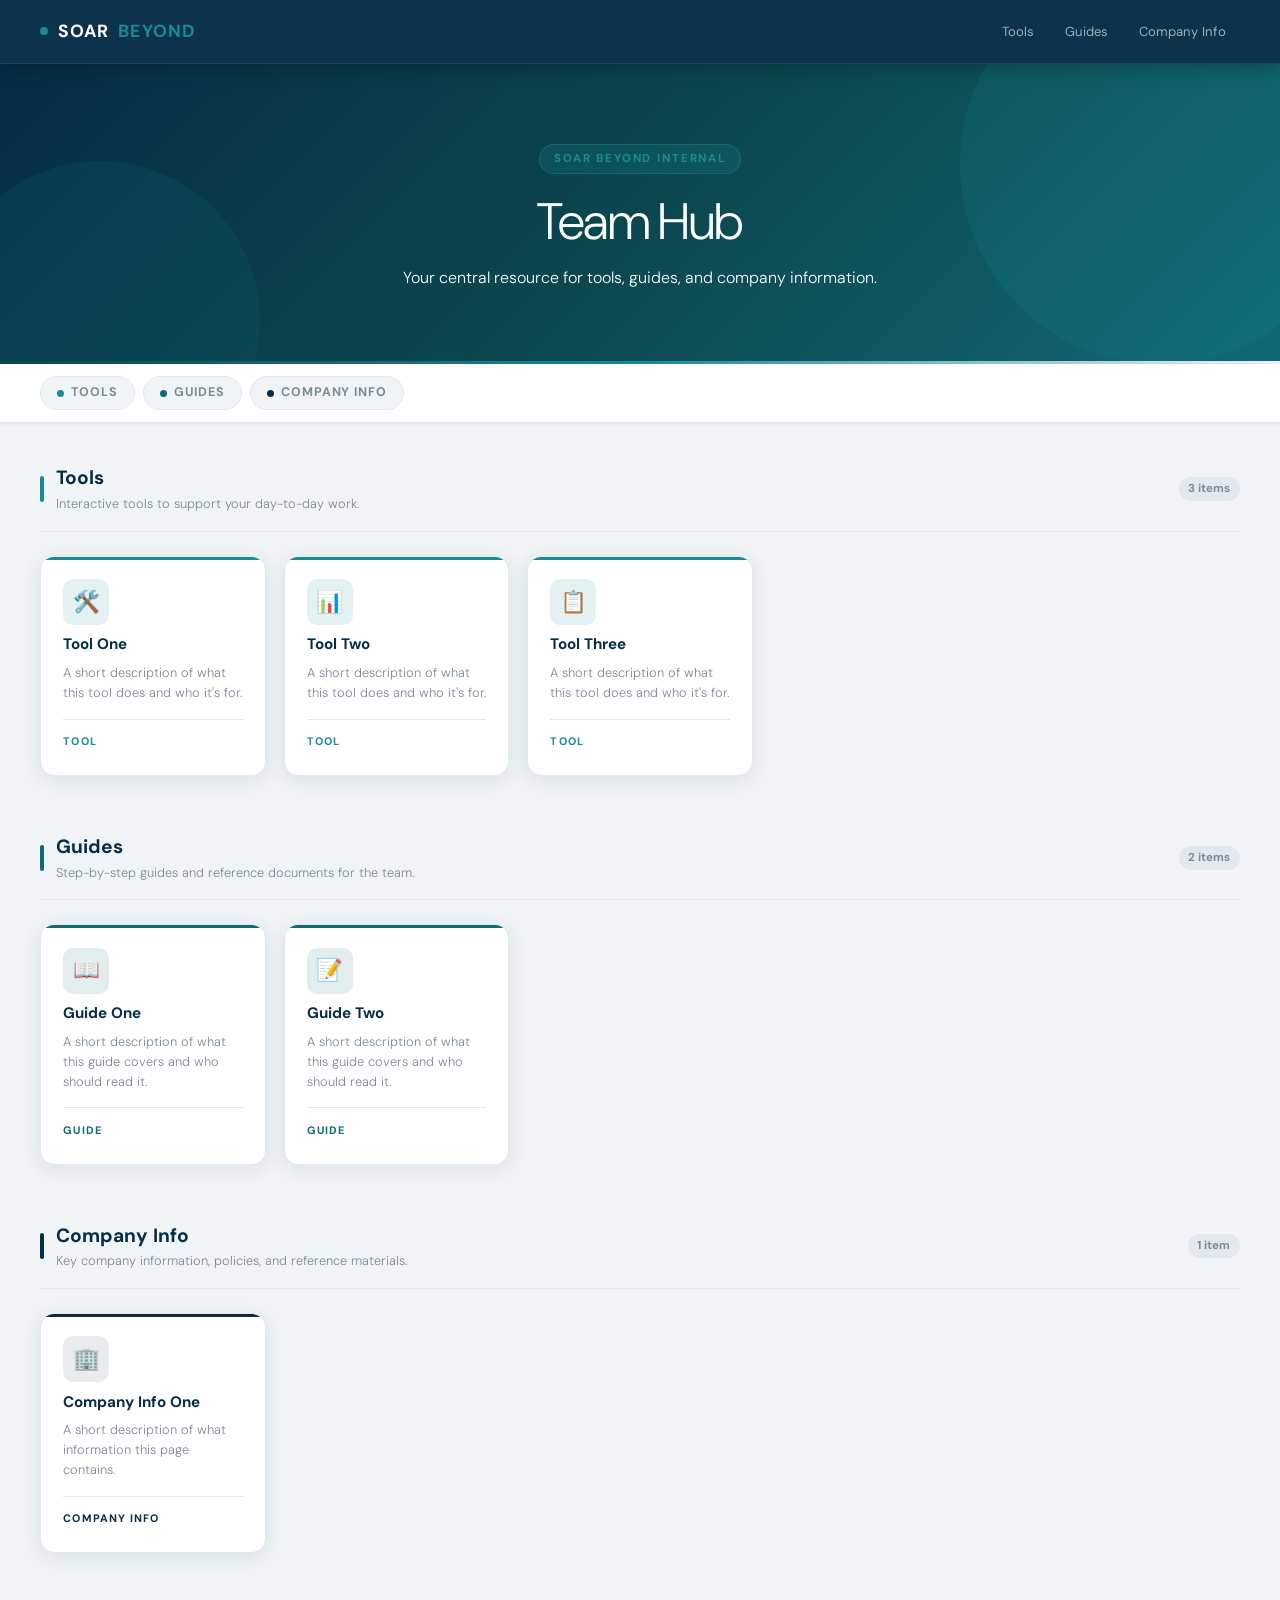
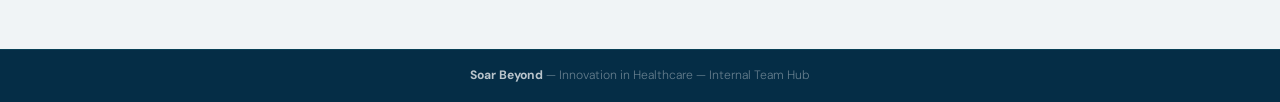
==== index.html @ 040ece49 "Initial Upload of Code-Base" ====
<!DOCTYPE html>
<html lang="en">
<head>
  <!--
    ============================================================
    SOAR BEYOND TEAM HUB — HOMEPAGE (index.html)
    ============================================================
    This is the main hub page. It displays all tiles grouped
    into three sections: Tools, Guides, and Company Info.

    TO ADD A NEW TILE:
    1. Copy one of the <a class="tile-card"> blocks below.
    2. Update the icon, title, description, and href link.
    3. Make sure href points to the correct file in the right folder.
    4. Update the data-count value on the hub-section to reflect
       the new number of tiles (e.g. "4 items").
    5. Save and push to GitHub — Netlify will deploy automatically.
    ============================================================
  -->
  <meta charset="UTF-8" />
  <meta name="viewport" content="width=device-width, initial-scale=1.0" />
  <title>Soar Beyond | Team Hub</title>

  <!--
    Google Fonts: DM Sans is used as the web fallback for Aptos.
    If a team member's machine has Aptos installed, the browser
    will use that automatically instead.
  -->
  <link rel="preconnect" href="https://fonts.googleapis.com" />
  <link rel="preconnect" href="https://fonts.gstatic.com" crossorigin />
  <link href="https://fonts.googleapis.com/css2?family=DM+Sans:wght@300;400;700&display=swap" rel="stylesheet" />

  <!-- Shared stylesheet — controls all branding and layout -->
  <link rel="stylesheet" href="style.css" />
</head>
<body>

  <!-- ============================================================
       HEADER
       Sticky nav bar. The anchor links (#tools, #guides, #company-info)
       jump to the matching section on this page.
       ============================================================ -->
  <header class="site-header">
    <div class="site-header__brand">
      Soar <span>Beyond</span>
    </div>
    <nav aria-label="Site navigation">
      <ul class="site-header__nav">
        <li><a href="#tools">Tools</a></li>
        <li><a href="#guides">Guides</a></li>
        <li><a href="#company-info">Company Info</a></li>
      </ul>
    </nav>
  </header>


  <!-- ============================================================
       HERO BANNER
       The introductory banner at the top of the hub.
       Update the title and subtitle to suit the team.
       ============================================================ -->
  <section class="page-hero">
    <div class="page-hero__inner">
      <!-- Small label above the title -->
      <div class="page-hero__eyebrow">Soar Beyond Internal</div>
      <h1 class="page-hero__title">Team Hub</h1>
      <p class="page-hero__subtitle">
        Your central resource for tools, guides, and company information.
      </p>
    </div>
  </section>

  <!-- Thin gradient divider between hero and content -->
  <div class="hero-divider"></div>


  <!-- ============================================================
       SECTION NAV PILLS
       Quick-jump buttons that scroll to each section.
       These also serve as a visual key for the three categories.
       ============================================================ -->
  <nav class="section-nav" aria-label="Jump to section">
    <a href="#tools" class="section-nav__pill section-nav__pill--tools">
      <span class="section-nav__dot"></span>
      Tools
    </a>
    <a href="#guides" class="section-nav__pill section-nav__pill--guides">
      <span class="section-nav__dot"></span>
      Guides
    </a>
    <a href="#company-info" class="section-nav__pill section-nav__pill--info">
      <span class="section-nav__dot"></span>
      Company Info
    </a>
  </nav>


  <!-- ============================================================
       MAIN CONTENT
       Three sections, each with a heading row and tile grid.
       ============================================================ -->
  <main class="hub-main">


    <!-- ~~~~~~~~~~~~~~~~~~~~~~~~~~~~~~~~~~~~~~~~~~~~~~~~~~~~~~~~~~
         SECTION 1: TOOLS
         Each tile links to a file inside the /tools/ folder.
         ~~~~~~~~~~~~~~~~~~~~~~~~~~~~~~~~~~~~~~~~~~~~~~~~~~~~~~~~~~ -->
    <section class="hub-section hub-section--tools" id="tools">

      <!-- Section header row: accent bar, title, description, count badge -->
      <div class="hub-section__header">
        <div class="hub-section__header-left">
          <div class="hub-section__accent"></div>
          <div>
            <div class="hub-section__heading">Tools</div>
            <!-- UPDATE this description to suit your team -->
            <div class="hub-section__description">Interactive tools to support your day-to-day work.</div>
          </div>
        </div>
        <!-- UPDATE this count when you add or remove tiles -->
        <span class="hub-section__count">3 items</span>
      </div>

      <div class="tile-grid">

        <!--
          TILE CARD
          To add a new tool:
          - Copy this block
          - Update href, icon (any emoji works), title, and description
          - Keep class="tile-card tile-card--tools" unchanged
        -->
        <a href="tools/tool-one.html" class="tile-card tile-card--tools">
          <div class="tile-card__icon-wrap">🛠️</div>
          <div class="tile-card__title">Tool One</div>
          <div class="tile-card__description">A short description of what this tool does and who it's for.</div>
          <div class="tile-card__footer">
            <span class="tile-card__label">Tool</span>
            <span class="tile-card__arrow">→</span>
          </div>
        </a>

        <a href="tools/tool-two.html" class="tile-card tile-card--tools">
          <div class="tile-card__icon-wrap">📊</div>
          <div class="tile-card__title">Tool Two</div>
          <div class="tile-card__description">A short description of what this tool does and who it's for.</div>
          <div class="tile-card__footer">
            <span class="tile-card__label">Tool</span>
            <span class="tile-card__arrow">→</span>
          </div>
        </a>

        <a href="tools/tool-three.html" class="tile-card tile-card--tools">
          <div class="tile-card__icon-wrap">📋</div>
          <div class="tile-card__title">Tool Three</div>
          <div class="tile-card__description">A short description of what this tool does and who it's for.</div>
          <div class="tile-card__footer">
            <span class="tile-card__label">Tool</span>
            <span class="tile-card__arrow">→</span>
          </div>
        </a>

        <!-- TO ADD ANOTHER TOOL: copy a tile-card block above and paste here -->

      </div>
    </section>


    <!-- ~~~~~~~~~~~~~~~~~~~~~~~~~~~~~~~~~~~~~~~~~~~~~~~~~~~~~~~~~~
         SECTION 2: GUIDES
         Each tile links to a file inside the /guides/ folder.
         ~~~~~~~~~~~~~~~~~~~~~~~~~~~~~~~~~~~~~~~~~~~~~~~~~~~~~~~~~~ -->
    <section class="hub-section hub-section--guides" id="guides">

      <div class="hub-section__header">
        <div class="hub-section__header-left">
          <div class="hub-section__accent"></div>
          <div>
            <div class="hub-section__heading">Guides</div>
            <div class="hub-section__description">Step-by-step guides and reference documents for the team.</div>
          </div>
        </div>
        <span class="hub-section__count">2 items</span>
      </div>

      <div class="tile-grid">

        <a href="guides/guide-one.html" class="tile-card tile-card--guides">
          <div class="tile-card__icon-wrap">📖</div>
          <div class="tile-card__title">Guide One</div>
          <div class="tile-card__description">A short description of what this guide covers and who should read it.</div>
          <div class="tile-card__footer">
            <span class="tile-card__label">Guide</span>
            <span class="tile-card__arrow">→</span>
          </div>
        </a>

        <a href="guides/guide-two.html" class="tile-card tile-card--guides">
          <div class="tile-card__icon-wrap">📝</div>
          <div class="tile-card__title">Guide Two</div>
          <div class="tile-card__description">A short description of what this guide covers and who should read it.</div>
          <div class="tile-card__footer">
            <span class="tile-card__label">Guide</span>
            <span class="tile-card__arrow">→</span>
          </div>
        </a>

        <!-- TO ADD ANOTHER GUIDE: copy a tile-card block above and paste here -->

      </div>
    </section>


    <!-- ~~~~~~~~~~~~~~~~~~~~~~~~~~~~~~~~~~~~~~~~~~~~~~~~~~~~~~~~~~
         SECTION 3: COMPANY INFO
         Each tile links to a file inside the /company-info/ folder.
         ~~~~~~~~~~~~~~~~~~~~~~~~~~~~~~~~~~~~~~~~~~~~~~~~~~~~~~~~~~ -->
    <section class="hub-section hub-section--info" id="company-info">

      <div class="hub-section__header">
        <div class="hub-section__header-left">
          <div class="hub-section__accent"></div>
          <div>
            <div class="hub-section__heading">Company Info</div>
            <div class="hub-section__description">Key company information, policies, and reference materials.</div>
          </div>
        </div>
        <span class="hub-section__count">1 item</span>
      </div>

      <div class="tile-grid">

        <a href="company-info/company-info-one.html" class="tile-card tile-card--info">
          <div class="tile-card__icon-wrap">🏢</div>
          <div class="tile-card__title">Company Info One</div>
          <div class="tile-card__description">A short description of what information this page contains.</div>
          <div class="tile-card__footer">
            <span class="tile-card__label">Company Info</span>
            <span class="tile-card__arrow">→</span>
          </div>
        </a>

        <!-- TO ADD ANOTHER INFO PAGE: copy a tile-card block above and paste here -->

      </div>
    </section>


  </main>


  <!-- ============================================================
       FOOTER
       Update the year or text as needed.
       ============================================================ -->
  <footer class="site-footer">
    <p><strong>Soar Beyond</strong> &mdash; Innovation in Healthcare &mdash; Internal Team Hub</p>
  </footer>

</body>
</html>
---- style.css ----
/* ============================================================
   SOAR BEYOND TEAM HUB — SHARED STYLESHEET
   ============================================================
   This file controls the look and feel of the entire hub.
   It is linked by index.html AND every tool/guide/info page,
   so any change here will apply everywhere automatically.

   CONTENTS:
   1.  Brand Variables   — colours, fonts, spacing
   2.  Reset & Base      — sensible browser defaults
   3.  Header            — top navigation bar
   4.  Page Hero         — the banner area on the hub homepage
   5.  Section Nav Pills — the Tools / Guides / Company Info jump links
   6.  Hub Main          — wrapper for the tile sections
   7.  Section Headers   — the heading row above each tile grid
   8.  Tile Grid         — the card layout
   9.  Tile Cards        — individual clickable cards
   10. Back Button       — "Back to Hub" on inner pages
   11. Inner Page Hero   — compact banner on tool/guide/info pages
   12. Inner Page Body   — content layout on inner pages
   13. Footer            — bottom bar
   14. Animations        — keyframes and entrance effects
   15. Utilities         — helper classes
   ============================================================ */


/* ============================================================
   1. BRAND VARIABLES
   Colours taken directly from Soar Beyond Brand Guidelines 2026.
   Change a value here and it updates across the whole site.
   ============================================================ */
:root {
  /* Primary teal/green palette */
  --sb-teal:        #198a96;
  --sb-teal-mid:    #116975;
  --sb-teal-dark:   #0c474e;

  /* Secondary navy */
  --sb-navy:        #052d46;
  --sb-navy-mid:    #0a3d5c;

  /* Neutral backgrounds */
  --sb-white:       #ffffff;
  --sb-off-white:   #f0f4f6;
  --sb-light-grey:  #e2e8ed;
  --sb-mid-grey:    #7a8a96;

  /* Section accent colours */
  --accent-tools:   #198a96;
  --accent-guides:  #116975;
  --accent-info:    #052d46;

  /* Typography — Aptos is the brand font; DM Sans is the web fallback */
  --font-brand: 'Aptos', 'DM Sans', 'Segoe UI', sans-serif;

  /* Spacing scale */
  --space-xs:  0.5rem;
  --space-sm:  1rem;
  --space-md:  1.5rem;
  --space-lg:  2.5rem;
  --space-xl:  4rem;

  /* Shadows */
  --shadow-sm:    0 1px 4px rgba(5, 45, 70, 0.08);
  --shadow-card:  0 4px 20px rgba(5, 45, 70, 0.10);
  --shadow-hover: 0 12px 40px rgba(5, 45, 70, 0.20);

  /* Border radius */
  --radius-card: 14px;
  --radius-pill: 100px;
}


/* ============================================================
   2. RESET & BASE
   ============================================================ */
*, *::before, *::after {
  box-sizing: border-box;
  margin: 0;
  padding: 0;
}

html {
  font-size: 16px;
  scroll-behavior: smooth;
}

body {
  font-family: var(--font-brand);
  font-weight: 300;
  color: #1a2a35;
  background-color: var(--sb-off-white);
  line-height: 1.6;
  min-height: 100vh;
  display: flex;
  flex-direction: column;
}

a {
  color: inherit;
  text-decoration: none;
}


/* ============================================================
   3. HEADER
   Sticky nav bar present on every page.
   ============================================================ */
.site-header {
  background-color: rgba(5, 45, 70, 0.97);
  backdrop-filter: blur(12px);
  -webkit-backdrop-filter: blur(12px);
  padding: 0 var(--space-lg);
  height: 64px;
  display: flex;
  align-items: center;
  justify-content: space-between;
  position: sticky;
  top: 0;
  z-index: 100;
  border-bottom: 1px solid rgba(25, 138, 150, 0.25);
  box-shadow: 0 2px 20px rgba(0,0,0,0.3);
}

/* Brand wordmark */
.site-header__brand {
  font-size: 1.1rem;
  font-weight: 700;
  color: var(--sb-white);
  letter-spacing: 0.06em;
  text-transform: uppercase;
  display: flex;
  align-items: center;
  gap: 0.6rem;
}

/* Small teal dot before the wordmark */
.site-header__brand::before {
  content: '';
  display: inline-block;
  width: 8px;
  height: 8px;
  background: var(--sb-teal);
  border-radius: 50%;
  flex-shrink: 0;
}

.site-header__brand span {
  color: var(--sb-teal);
}

/* Nav links */
.site-header__nav {
  display: flex;
  gap: 0.25rem;
  list-style: none;
}

.site-header__nav a {
  color: rgba(255,255,255,0.6);
  font-size: 0.82rem;
  font-weight: 400;
  padding: 0.4rem 0.85rem;
  border-radius: var(--radius-pill);
  transition: background 0.2s, color 0.2s;
}

.site-header__nav a:hover {
  background: rgba(25, 138, 150, 0.2);
  color: #fff;
}


/* ============================================================
   4. PAGE HERO
   Large banner at the top of the hub homepage.
   Has decorative circles for depth.
   ============================================================ */
.page-hero {
  position: relative;
  overflow: hidden;
  background: linear-gradient(135deg, var(--sb-navy) 0%, var(--sb-teal-dark) 50%, var(--sb-teal-mid) 100%);
  color: var(--sb-white);
  padding: 80px var(--space-lg) 70px;
  text-align: center;
}

/* Decorative circle — top right */
.page-hero::before {
  content: '';
  position: absolute;
  top: -100px; right: -80px;
  width: 400px; height: 400px;
  border-radius: 50%;
  background: rgba(25, 138, 150, 0.15);
  pointer-events: none;
}

/* Decorative circle — bottom left */
.page-hero::after {
  content: '';
  position: absolute;
  bottom: -120px; left: -60px;
  width: 320px; height: 320px;
  border-radius: 50%;
  background: rgba(25, 138, 150, 0.10);
  pointer-events: none;
}

/* Sits above the decorative circles */
.page-hero__inner {
  position: relative;
  z-index: 1;
}

/* Small pill label above the title */
.page-hero__eyebrow {
  display: inline-block;
  font-size: 0.72rem;
  font-weight: 700;
  text-transform: uppercase;
  letter-spacing: 0.16em;
  color: var(--sb-teal);
  background: rgba(25, 138, 150, 0.2);
  border: 1px solid rgba(25, 138, 150, 0.4);
  padding: 0.3rem 0.9rem;
  border-radius: var(--radius-pill);
  margin-bottom: 1.2rem;
  animation: fadeUp 0.5s ease both;
}

.page-hero__title {
  font-size: clamp(2rem, 5vw, 3.2rem);
  font-weight: 300;
  letter-spacing: -0.01em;
  line-height: 1.15;
  margin-bottom: 0.8rem;
  animation: fadeUp 0.5s 0.08s ease both;
}

.page-hero__subtitle {
  font-size: 1rem;
  font-weight: 300;
  opacity: 0.72;
  max-width: 500px;
  margin: 0 auto;
  animation: fadeUp 0.5s 0.16s ease both;
}

/* Thin gradient line below the hero */
.hero-divider {
  width: 100%;
  height: 3px;
  background: linear-gradient(90deg, var(--sb-teal-dark), var(--sb-teal), transparent);
}


/* ============================================================
   5. SECTION NAV PILLS
   Jump-link bar that sticks below the header on the hub.
   ============================================================ */
.section-nav {
  background: var(--sb-white);
  border-bottom: 1px solid var(--sb-light-grey);
  padding: 0.75rem var(--space-lg);
  display: flex;
  gap: 0.5rem;
  flex-wrap: wrap;
  position: sticky;
  top: 64px;   /* Stacks below the 64px header */
  z-index: 90;
  box-shadow: var(--shadow-sm);
}

.section-nav__pill {
  display: inline-flex;
  align-items: center;
  gap: 0.45rem;
  font-size: 0.78rem;
  font-weight: 700;
  text-transform: uppercase;
  letter-spacing: 0.07em;
  padding: 0.4rem 1rem;
  border-radius: var(--radius-pill);
  border: 1.5px solid var(--sb-light-grey);
  color: var(--sb-mid-grey);
  background: var(--sb-off-white);
  text-decoration: none;
  transition: all 0.2s;
}

.section-nav__pill:hover {
  color: #fff;
}

.section-nav__pill--tools:hover  { background: var(--accent-tools);  border-color: var(--accent-tools);  }
.section-nav__pill--guides:hover { background: var(--accent-guides); border-color: var(--accent-guides); }
.section-nav__pill--info:hover   { background: var(--accent-info);   border-color: var(--accent-info);   }

/* Coloured dot inside each pill */
.section-nav__dot {
  width: 7px;
  height: 7px;
  border-radius: 50%;
  flex-shrink: 0;
}
.section-nav__pill--tools  .section-nav__dot { background: var(--accent-tools);  }
.section-nav__pill--guides .section-nav__dot { background: var(--accent-guides); }
.section-nav__pill--info   .section-nav__dot { background: var(--accent-info);   }


/* ============================================================
   6. HUB MAIN
   ============================================================ */
.hub-main {
  flex: 1;
  padding: var(--space-lg);
  max-width: 1280px;
  margin: 0 auto;
  width: 100%;
}


/* ============================================================
   7. SECTION HEADERS
   ============================================================ */
.hub-section {
  margin-bottom: 3.5rem;
  animation: fadeUp 0.5s ease both;
}

.hub-section:nth-child(1) { animation-delay: 0.1s; }
.hub-section:nth-child(2) { animation-delay: 0.2s; }
.hub-section:nth-child(3) { animation-delay: 0.3s; }

.hub-section__header {
  display: flex;
  align-items: center;
  justify-content: space-between;
  margin-bottom: var(--space-md);
  padding-bottom: var(--space-sm);
  border-bottom: 1px solid var(--sb-light-grey);
}

.hub-section__header-left {
  display: flex;
  align-items: center;
  gap: 0.75rem;
}

/* Coloured vertical bar accent left of the section title */
.hub-section__accent {
  width: 4px;
  height: 26px;
  border-radius: 4px;
  flex-shrink: 0;
}
.hub-section--tools  .hub-section__accent { background: var(--accent-tools);  }
.hub-section--guides .hub-section__accent { background: var(--accent-guides); }
.hub-section--info   .hub-section__accent { background: var(--accent-info);   }

.hub-section__heading {
  font-size: 1.2rem;
  font-weight: 700;
  color: var(--sb-navy);
}

.hub-section__description {
  font-size: 0.8rem;
  color: var(--sb-mid-grey);
}

/* Badge showing the tile count in this section */
.hub-section__count {
  font-size: 0.72rem;
  font-weight: 700;
  color: var(--sb-mid-grey);
  background: var(--sb-light-grey);
  padding: 0.18rem 0.6rem;
  border-radius: var(--radius-pill);
}


/* ============================================================
   8. TILE GRID
   ============================================================ */
.tile-grid {
  display: grid;
  grid-template-columns: repeat(auto-fill, minmax(210px, 1fr));
  gap: 1.1rem;
}


/* ============================================================
   9. TILE CARDS
   Each card has a coloured icon square, title, description,
   and a footer row with a category label and hover arrow.
   ============================================================ */
.tile-card {
  background: var(--sb-white);
  border-radius: var(--radius-card);
  box-shadow: var(--shadow-card);
  padding: 1.4rem;
  display: flex;
  flex-direction: column;
  gap: 0.5rem;
  cursor: pointer;
  transition: transform 0.22s ease, box-shadow 0.22s ease, border-color 0.22s ease;
  border: 1.5px solid var(--sb-light-grey);
  text-decoration: none;
  color: inherit;
  position: relative;
  overflow: hidden;
}

/* Top accent line — thickens on hover */
.tile-card::before {
  content: '';
  position: absolute;
  top: 0; left: 0; right: 0;
  height: 3px;
  background: var(--sb-teal);
  transition: height 0.22s ease;
}
.tile-card--tools::before  { background: var(--accent-tools);  }
.tile-card--guides::before { background: var(--accent-guides); }
.tile-card--info::before   { background: var(--accent-info);   }

.tile-card:hover {
  transform: translateY(-5px);
  box-shadow: var(--shadow-hover);
  border-color: transparent;
}

.tile-card:hover::before {
  height: 5px;
}

/* Icon square */
.tile-card__icon-wrap {
  width: 46px;
  height: 46px;
  border-radius: 10px;
  display: flex;
  align-items: center;
  justify-content: center;
  font-size: 1.35rem;
  margin-bottom: 0.15rem;
  flex-shrink: 0;
}
.tile-card--tools  .tile-card__icon-wrap { background: rgba(25, 138, 150, 0.12); }
.tile-card--guides .tile-card__icon-wrap { background: rgba(17, 105, 117, 0.12); }
.tile-card--info   .tile-card__icon-wrap { background: rgba(5,  45,  70,  0.09); }

/* Title */
.tile-card__title {
  font-size: 0.95rem;
  font-weight: 700;
  color: var(--sb-navy);
  line-height: 1.3;
}

/* Description */
.tile-card__description {
  font-size: 0.8rem;
  color: var(--sb-mid-grey);
  line-height: 1.55;
  flex: 1;
}

/* Footer row: label + arrow */
.tile-card__footer {
  display: flex;
  align-items: center;
  justify-content: space-between;
  margin-top: 0.5rem;
  padding-top: 0.7rem;
  border-top: 1px solid var(--sb-light-grey);
}

.tile-card__label {
  font-size: 0.68rem;
  font-weight: 700;
  text-transform: uppercase;
  letter-spacing: 0.1em;
  color: var(--accent-tools);
}
.tile-card--guides .tile-card__label { color: var(--accent-guides); }
.tile-card--info   .tile-card__label { color: var(--accent-info);   }

/* Arrow slides in on hover */
.tile-card__arrow {
  font-size: 0.85rem;
  color: var(--accent-tools);
  opacity: 0;
  transform: translateX(-6px);
  transition: opacity 0.2s, transform 0.2s;
}
.tile-card--guides .tile-card__arrow { color: var(--accent-guides); }
.tile-card--info   .tile-card__arrow { color: var(--accent-info);   }

.tile-card:hover .tile-card__arrow {
  opacity: 1;
  transform: translateX(0);
}


/* ============================================================
   10. BACK BUTTON
   ============================================================ */
.back-bar {
  background: var(--sb-white);
  border-bottom: 1px solid var(--sb-light-grey);
  padding: 0.6rem var(--space-lg);
}

.back-btn {
  display: inline-flex;
  align-items: center;
  gap: 0.5rem;
  font-size: 0.78rem;
  font-weight: 700;
  color: var(--sb-teal-mid);
  text-transform: uppercase;
  letter-spacing: 0.07em;
  transition: color 0.2s, gap 0.2s;
}

.back-btn:hover {
  color: var(--sb-navy);
  gap: 0.8rem;
}

.back-btn::before {
  content: '←';
  font-size: 1rem;
}


/* ============================================================
   11. INNER PAGE HERO
   Compact banner for tool, guide, and info pages.
   ============================================================ */
.inner-hero {
  background: linear-gradient(135deg, var(--sb-navy) 0%, var(--sb-teal-dark) 100%);
  padding: 2.5rem var(--space-lg);
  position: relative;
  overflow: hidden;
}

/* Decorative circle */
.inner-hero::after {
  content: '';
  position: absolute;
  top: -60px; right: -60px;
  width: 220px; height: 220px;
  border-radius: 50%;
  background: rgba(25, 138, 150, 0.12);
  pointer-events: none;
}

.inner-hero__inner {
  position: relative;
  z-index: 1;
  max-width: 900px;
  margin: 0 auto;
}

/* Category badge */
.inner-hero__badge {
  display: inline-block;
  font-size: 0.68rem;
  font-weight: 700;
  text-transform: uppercase;
  letter-spacing: 0.13em;
  color: var(--sb-teal);
  border: 1px solid rgba(25, 138, 150, 0.45);
  background: rgba(25, 138, 150, 0.12);
  padding: 0.22rem 0.7rem;
  border-radius: var(--radius-pill);
  margin-bottom: 0.7rem;
}

.inner-hero__title {
  font-size: clamp(1.5rem, 3vw, 2.1rem);
  font-weight: 300;
  color: var(--sb-white);
  margin-bottom: 0.35rem;
}

.inner-hero__subtitle {
  font-size: 0.92rem;
  color: rgba(255,255,255,0.62);
  font-weight: 300;
}


/* ============================================================
   12. INNER PAGE BODY
   ============================================================ */
.inner-page {
  flex: 1;
  padding: var(--space-lg);
  max-width: 900px;
  margin: 0 auto;
  width: 100%;
}

/* White content block */
.content-card {
  background: var(--sb-white);
  border-radius: var(--radius-card);
  box-shadow: var(--shadow-card);
  border: 1.5px solid var(--sb-light-grey);
  padding: var(--space-lg);
  margin-bottom: var(--space-md);
  animation: fadeUp 0.4s ease both;
}

.content-card h2 {
  font-size: 1.05rem;
  font-weight: 700;
  color: var(--sb-navy);
  margin-bottom: var(--space-sm);
  padding-bottom: 0.5rem;
  border-bottom: 1px solid var(--sb-light-grey);
}

.content-card p {
  font-size: 0.92rem;
  color: #3a4a55;
  line-height: 1.75;
  margin-bottom: var(--space-sm);
}

.content-card p:last-child {
  margin-bottom: 0;
}

/* Dashed placeholder notice for pages not yet filled in */
.placeholder-notice {
  display: flex;
  align-items: flex-start;
  gap: 1rem;
  background: rgba(25, 138, 150, 0.05);
  border: 1.5px dashed rgba(25, 138, 150, 0.35);
  border-radius: var(--radius-card);
  padding: var(--space-md);
  margin-bottom: var(--space-md);
}

.placeholder-notice__icon {
  font-size: 1.4rem;
  flex-shrink: 0;
}

.placeholder-notice__text {
  font-size: 0.86rem;
  color: var(--sb-teal-mid);
  line-height: 1.6;
}

.placeholder-notice__text strong {
  display: block;
  font-weight: 700;
  color: var(--sb-teal-dark);
  margin-bottom: 0.2rem;
}


/* ============================================================
   13. FOOTER
   ============================================================ */
.site-footer {
  background: var(--sb-navy);
  color: rgba(255,255,255,0.38);
  text-align: center;
  padding: var(--space-sm) var(--space-lg);
  font-size: 0.76rem;
  margin-top: auto;
  border-top: 1px solid rgba(25, 138, 150, 0.2);
}

.site-footer strong {
  color: rgba(255,255,255,0.72);
}


/* ============================================================
   14. ANIMATIONS
   ============================================================ */
@keyframes fadeUp {
  from { opacity: 0; transform: translateY(14px); }
  to   { opacity: 1; transform: translateY(0);    }
}


/* ============================================================
   15. UTILITIES
   ============================================================ */
.sr-only {
  position: absolute;
  width: 1px;
  height: 1px;
  overflow: hidden;
  clip: rect(0,0,0,0);
  white-space: nowrap;
}
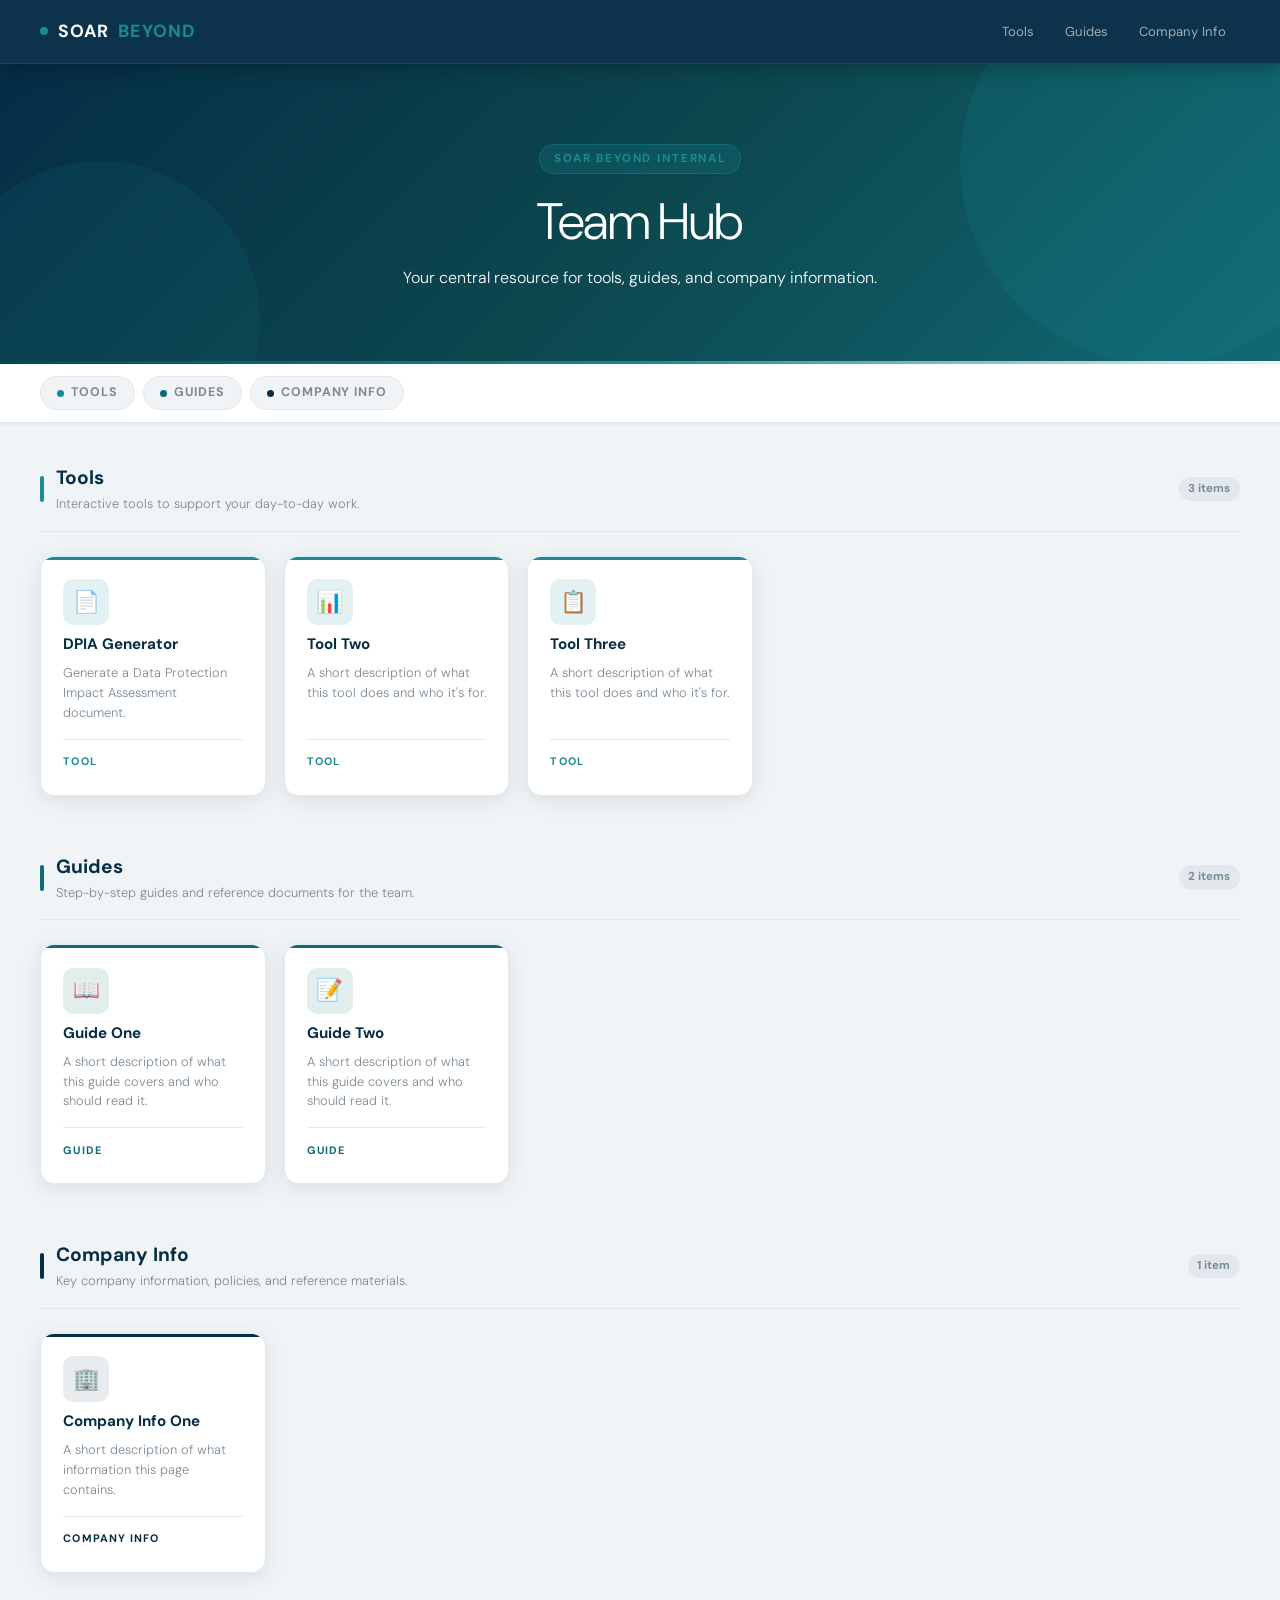
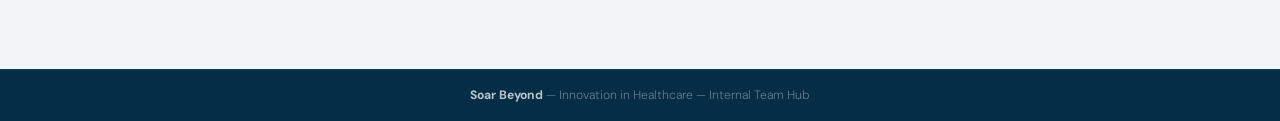
==== commit e31d047f: "Add DPIA Generator Tool to the Hub" ====
--- a/index.html
+++ b/index.html
@@ -131,10 +131,10 @@
           - Update href, icon (any emoji works), title, and description
           - Keep class="tile-card tile-card--tools" unchanged
         -->
-        <a href="tools/tool-one.html" class="tile-card tile-card--tools">
-          <div class="tile-card__icon-wrap">🛠️</div>
-          <div class="tile-card__title">Tool One</div>
-          <div class="tile-card__description">A short description of what this tool does and who it's for.</div>
+        <a href="tools/dpia-generator.html" class="tile-card tile-card--tools">
+          <div class="tile-card__icon-wrap">📄</div>
+          <div class="tile-card__title">DPIA Generator</div>
+          <div class="tile-card__description">Generate a Data Protection Impact Assessment document.</div>
           <div class="tile-card__footer">
             <span class="tile-card__label">Tool</span>
             <span class="tile-card__arrow">→</span>
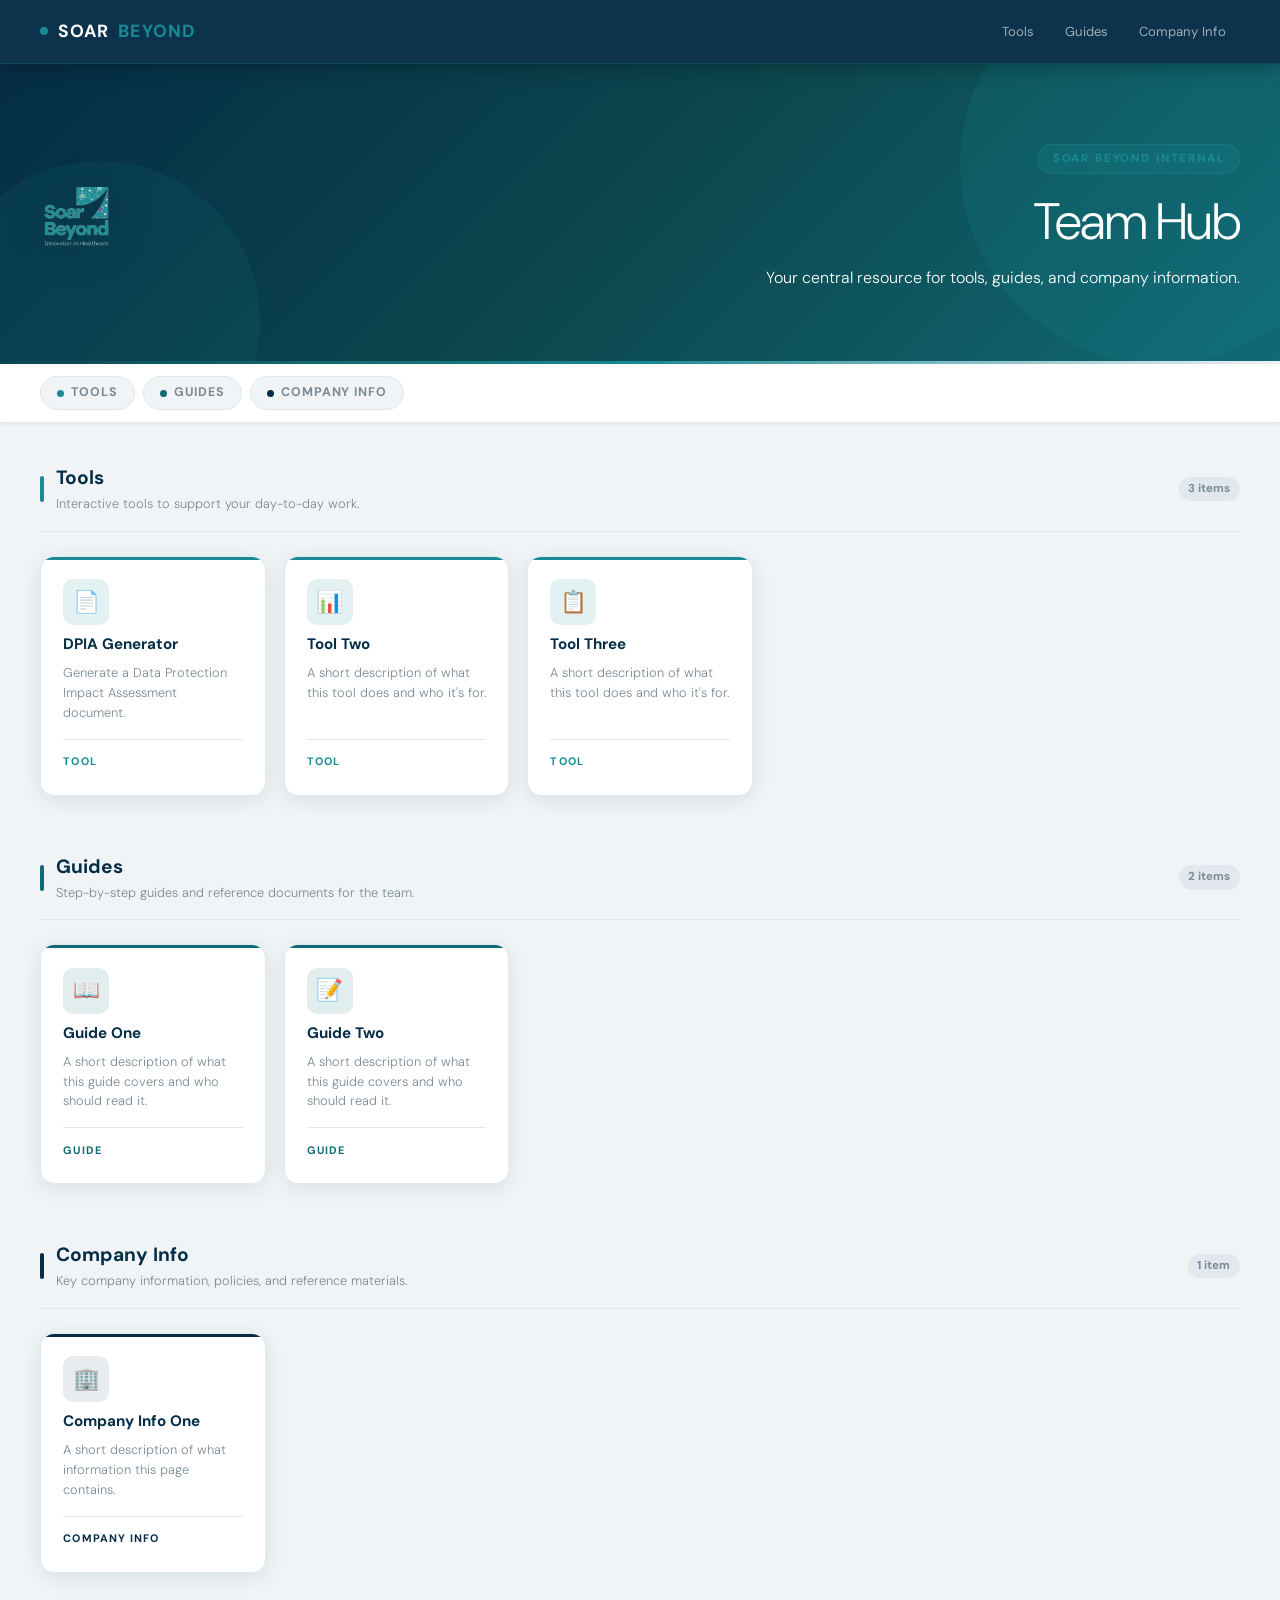
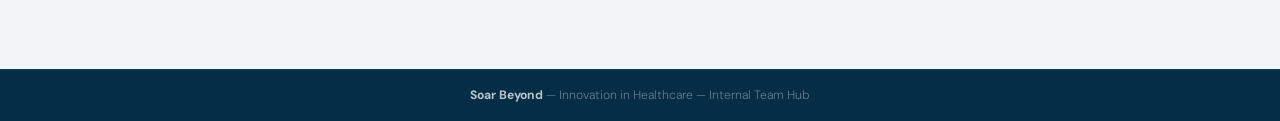
==== commit 30044247: "Enhance page hero layout with logo and content alignment; update styles for responsive design and ad" ====
--- a/index.html
+++ b/index.html
@@ -61,12 +61,29 @@
        ============================================================ -->
   <section class="page-hero">
     <div class="page-hero__inner">
-      <!-- Small label above the title -->
-      <div class="page-hero__eyebrow">Soar Beyond Internal</div>
-      <h1 class="page-hero__title">Team Hub</h1>
-      <p class="page-hero__subtitle">
-        Your central resource for tools, guides, and company information.
-      </p>
+      <div class="page-hero__layout">
+        <div class="page-hero__logo" aria-label="Soar Beyond">
+          <!--
+            Logo file lives in /assets.
+            If your filename contains spaces, use %20 in the src (URL encoding).
+          -->
+          <img
+            class="page-hero__logo-img"
+            src="assets/Soar%20Beyond%20Logo.png"
+            alt="Soar Beyond"
+            loading="eager"
+          />
+        </div>
+
+        <div class="page-hero__content">
+          <!-- Small label above the title -->
+          <div class="page-hero__eyebrow">Soar Beyond Internal</div>
+          <h1 class="page-hero__title">Team Hub</h1>
+          <p class="page-hero__subtitle">
+            Your central resource for tools, guides, and company information.
+          </p>
+        </div>
+      </div>
     </div>
   </section>
 
@@ -131,7 +148,7 @@
           - Update href, icon (any emoji works), title, and description
           - Keep class="tile-card tile-card--tools" unchanged
         -->
-        <a href="tools/dpia-generator.html" class="tile-card tile-card--tools">
+        <a href="DPIA%20Generator.html" class="tile-card tile-card--tools">
           <div class="tile-card__icon-wrap">📄</div>
           <div class="tile-card__title">DPIA Generator</div>
           <div class="tile-card__description">Generate a Data Protection Impact Assessment document.</div>
--- a/style.css
+++ b/style.css
@@ -182,7 +182,7 @@
   background: linear-gradient(135deg, var(--sb-navy) 0%, var(--sb-teal-dark) 50%, var(--sb-teal-mid) 100%);
   color: var(--sb-white);
   padding: 80px var(--space-lg) 70px;
-  text-align: center;
+  text-align: left;
 }
 
 /* Decorative circle — top right */
@@ -211,6 +211,41 @@
 .page-hero__inner {
   position: relative;
   z-index: 1;
+  max-width: 1200px;
+  margin: 0 auto;
+}
+
+/* Layout wrapper: logo left, text right */
+.page-hero__layout {
+  display: flex;
+  align-items: center;
+  justify-content: space-between;
+  gap: 2.5rem;
+}
+
+.page-hero__logo {
+  flex: 0 0 auto;
+  display: flex;
+  align-items: center;
+}
+
+.page-hero__logo-img {
+  height: 72px;
+  width: auto;
+  max-width: min(360px, 40vw);
+  object-fit: contain;
+  filter: drop-shadow(0 6px 18px rgba(0, 0, 0, 0.25));
+}
+
+/* Avoid showing a broken-image icon if the logo file isn't present yet */
+.page-hero__logo-img:not([src]),
+.page-hero__logo-img[src=""] {
+  display: none;
+}
+
+.page-hero__content {
+  flex: 1 1 auto;
+  text-align: right;
 }
 
 /* Small pill label above the title */
@@ -243,8 +278,34 @@
   font-weight: 300;
   opacity: 0.72;
   max-width: 500px;
-  margin: 0 auto;
+  margin: 0 0 0 auto;
   animation: fadeUp 0.5s 0.16s ease both;
+}
+
+@media (max-width: 720px) {
+  .page-hero {
+    padding: 64px var(--space-lg) 56px;
+  }
+
+  .page-hero__layout {
+    flex-direction: column;
+    align-items: center;
+    text-align: center;
+    gap: 1.25rem;
+  }
+
+  .page-hero__content {
+    text-align: center;
+  }
+
+  .page-hero__subtitle {
+    margin: 0 auto;
+  }
+
+  .page-hero__logo-img {
+    height: 56px;
+    max-width: 80vw;
+  }
 }
 
 /* Thin gradient line below the hero */
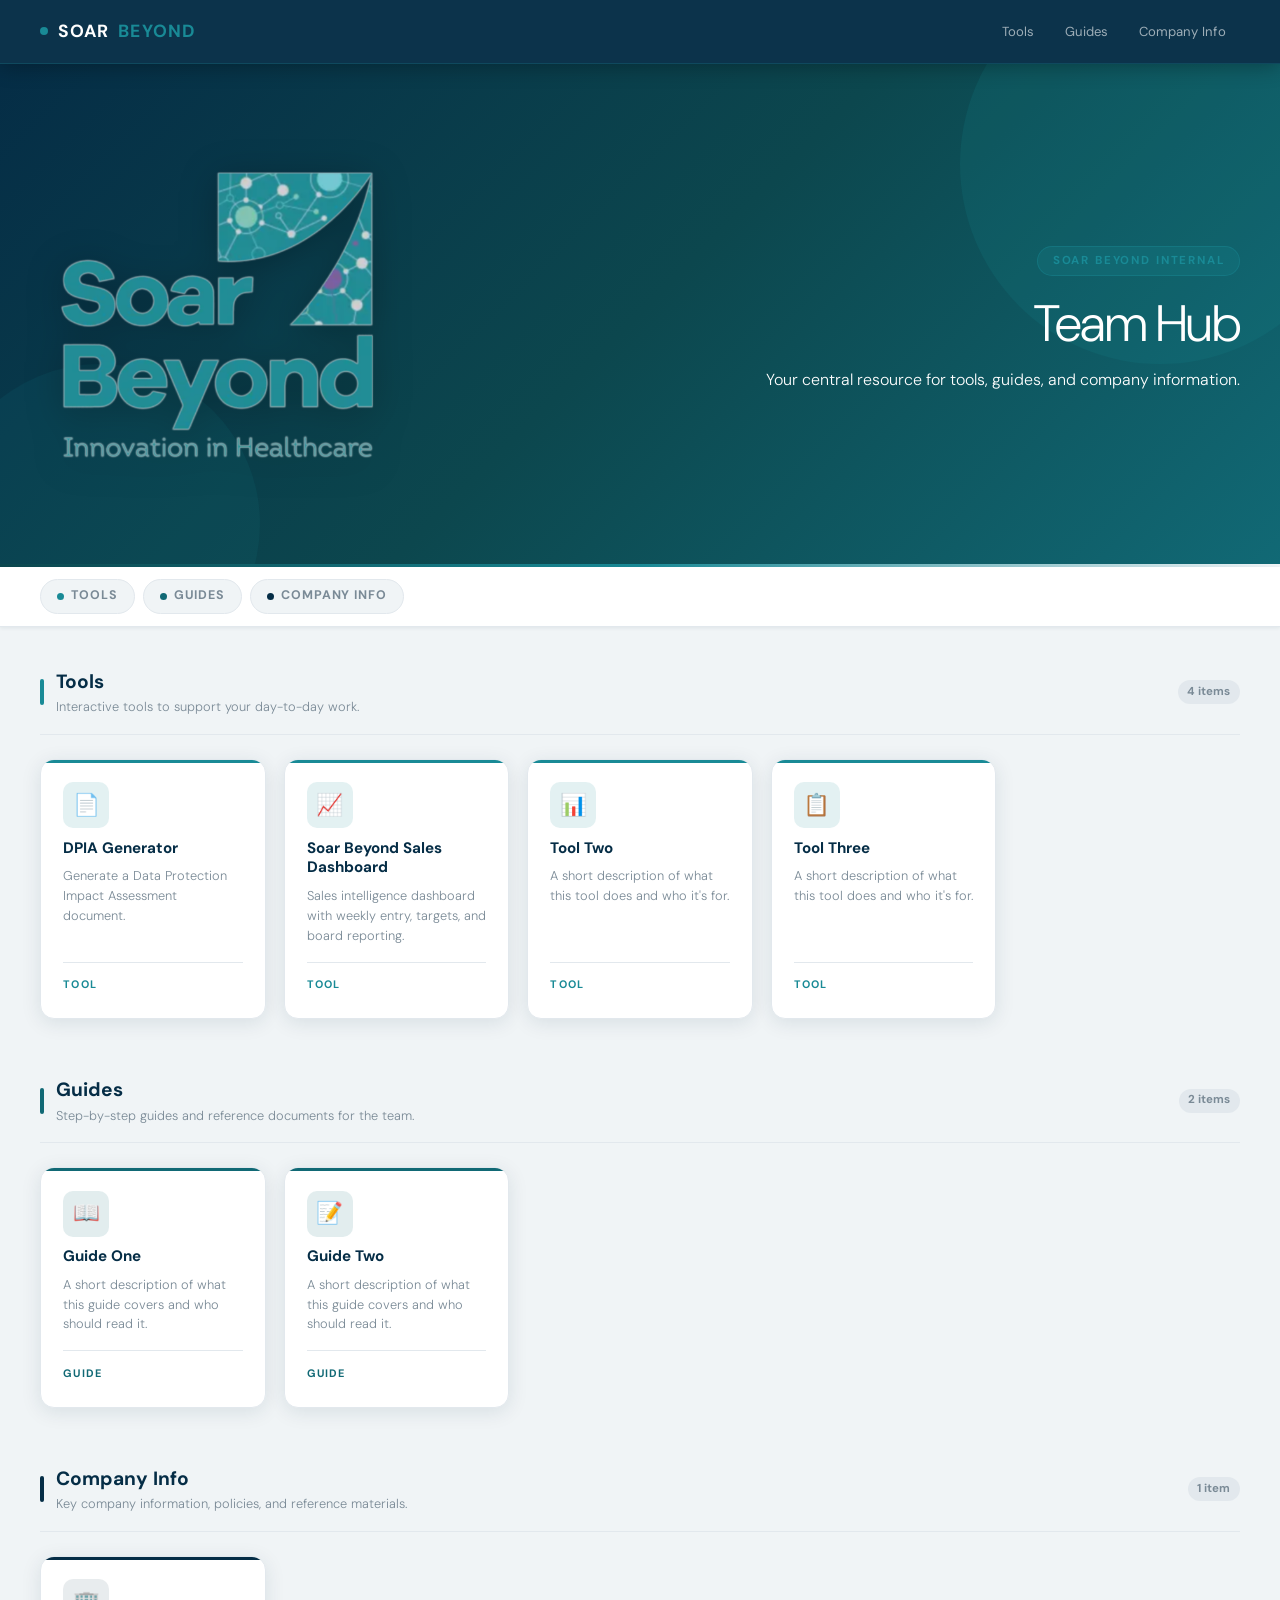
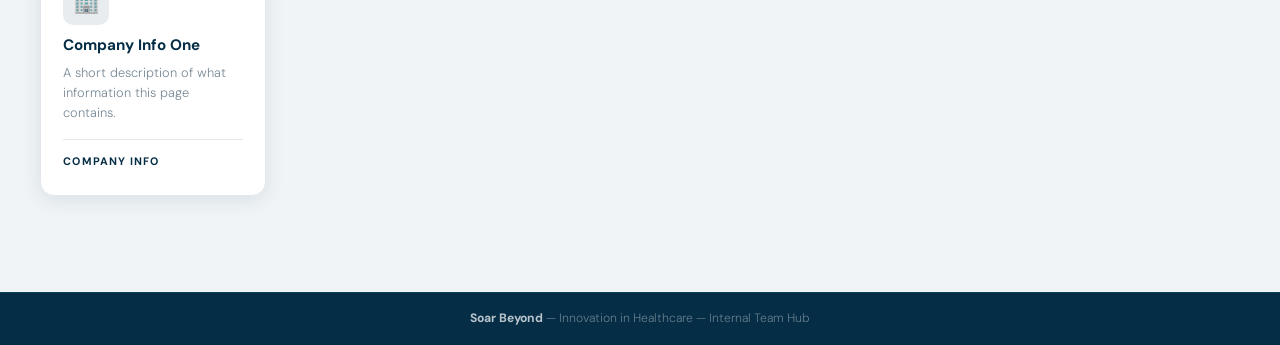
==== commit 496324c4: "Update index.html to reflect new item count and add Soar Beyond Sales Dashboard tool; adjust logo he" ====
--- a/index.html
+++ b/index.html
@@ -136,7 +136,7 @@
           </div>
         </div>
         <!-- UPDATE this count when you add or remove tiles -->
-        <span class="hub-section__count">3 items</span>
+        <span class="hub-section__count">4 items</span>
       </div>
 
       <div class="tile-grid">
@@ -148,10 +148,20 @@
           - Update href, icon (any emoji works), title, and description
           - Keep class="tile-card tile-card--tools" unchanged
         -->
-        <a href="DPIA%20Generator.html" class="tile-card tile-card--tools">
+        <a href="tools/DPIA Generator.html" class="tile-card tile-card--tools">
           <div class="tile-card__icon-wrap">📄</div>
           <div class="tile-card__title">DPIA Generator</div>
           <div class="tile-card__description">Generate a Data Protection Impact Assessment document.</div>
+          <div class="tile-card__footer">
+            <span class="tile-card__label">Tool</span>
+            <span class="tile-card__arrow">→</span>
+          </div>
+        </a>
+
+        <a href="tools/Soar Beyond Sales Dashboard.html" class="tile-card tile-card--tools">
+          <div class="tile-card__icon-wrap">📈</div>
+          <div class="tile-card__title">Soar Beyond Sales Dashboard</div>
+          <div class="tile-card__description">Sales intelligence dashboard with weekly entry, targets, and board reporting.</div>
           <div class="tile-card__footer">
             <span class="tile-card__label">Tool</span>
             <span class="tile-card__arrow">→</span>
--- a/style.css
+++ b/style.css
@@ -230,9 +230,9 @@
 }
 
 .page-hero__logo-img {
-  height: 72px;
+  height: 350px;
   width: auto;
-  max-width: min(360px, 40vw);
+  max-width: min(640px, 50vw);
   object-fit: contain;
   filter: drop-shadow(0 6px 18px rgba(0, 0, 0, 0.25));
 }
